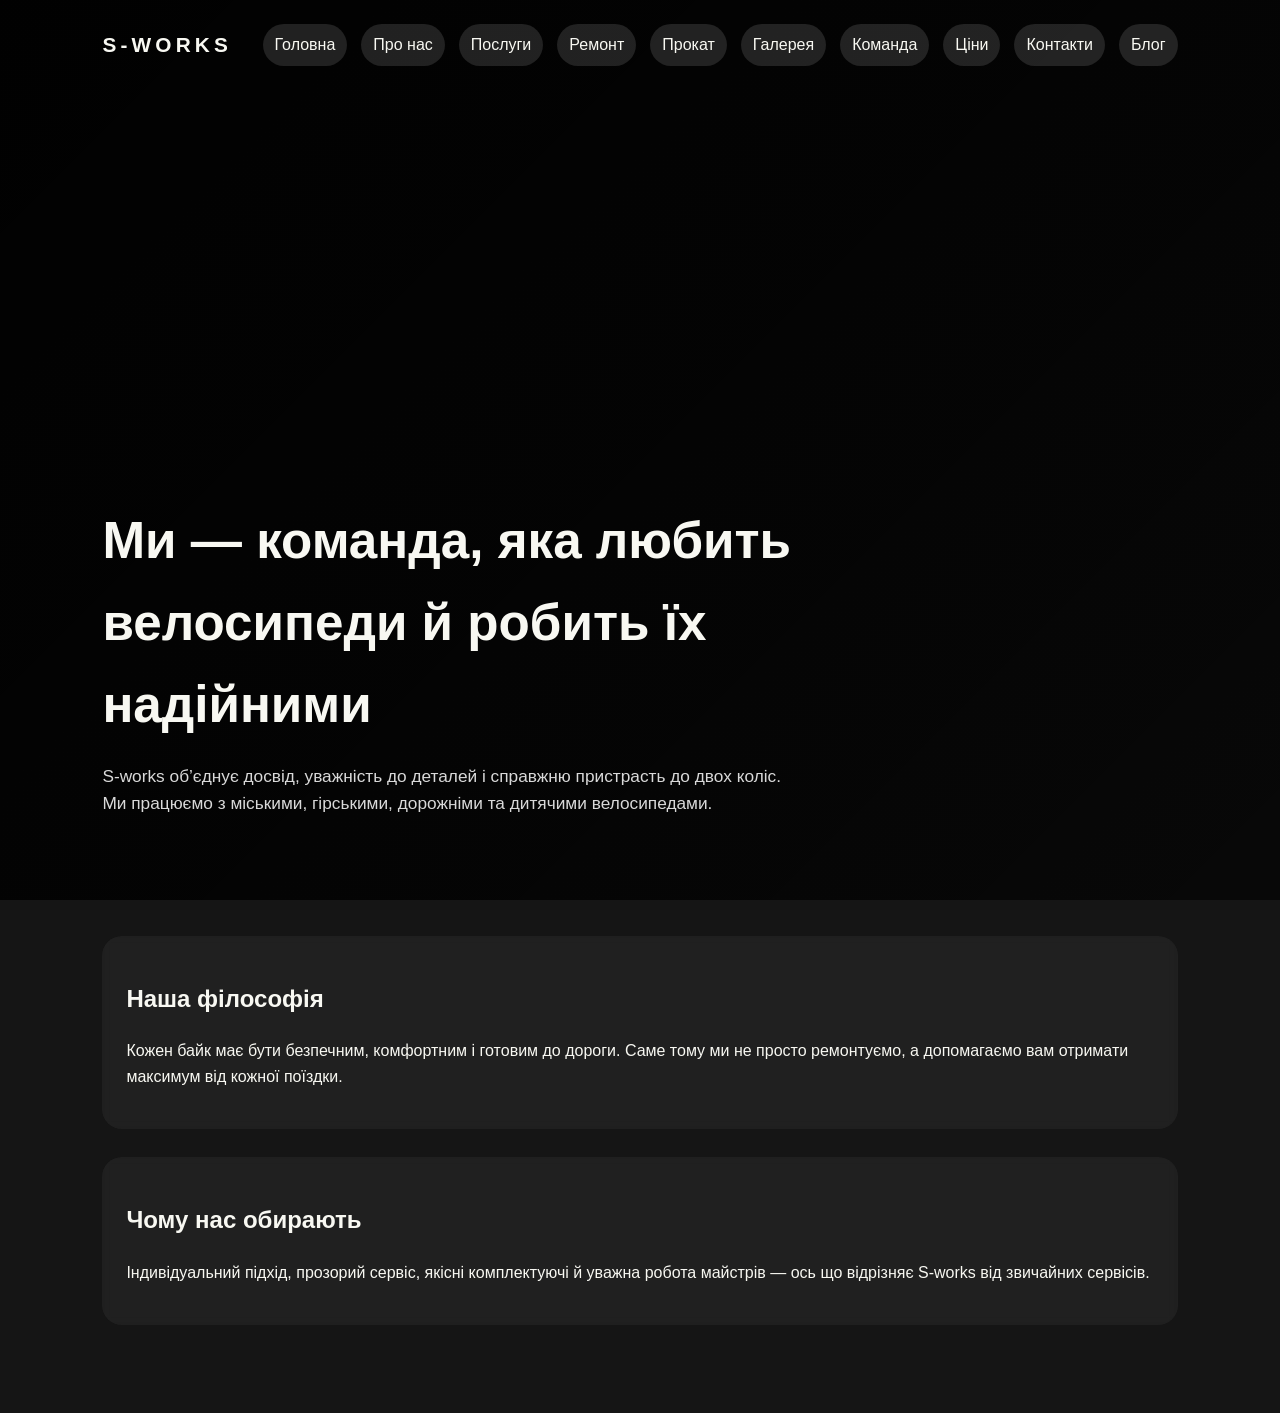
==== about.html @ 18ed0a8c "Commit1" ====
<!DOCTYPE html>
<html lang="uk">
<head>
  <meta charset="UTF-8" />
  <meta name="viewport" content="width=device-width, initial-scale=1.0" />
  <title>Про нас — S-works</title>
  <link rel="stylesheet" href="styles.css" />
</head>
<body class="page-about">
  <header class="hero">
    <nav class="navbar">
      <div class="brand">S-works</div>
      <div class="nav-links">
        <a href="index.html">Головна</a>
        <a href="about.html">Про нас</a>
        <a href="services.html">Послуги</a>
        <a href="repairs.html">Ремонт</a>
        <a href="rentals.html">Прокат</a>
        <a href="gallery.html">Галерея</a>
        <a href="team.html">Команда</a>
        <a href="prices.html">Ціни</a>
        <a href="contacts.html">Контакти</a>
        <a href="blog.html">Блог</a>
      </div>
    </nav>
    <div class="hero-content">
      <h1>Ми — команда, яка любить велосипеди й робить їх надійними</h1>
      <p>S-works об’єднує досвід, уважність до деталей і справжню пристрасть до двох коліс. Ми працюємо з міськими, гірськими, дорожніми та дитячими велосипедами.</p>
    </div>
  </header>
  <main>
    <section>
      <h2>Наша філософія</h2>
      <p>Кожен байк має бути безпечним, комфортним і готовим до дороги. Саме тому ми не просто ремонтуємо, а допомагаємо вам отримати максимум від кожної поїздки.</p>
    </section>
    <section>
      <h2>Чому нас обирають</h2>
      <p>Індивідуальний підхід, прозорий сервіс, якісні комплектуючі й уважна робота майстрів — ось що відрізняє S-works від звичайних сервісів.</p>
    </section>
  </main>
</body>
</html>
---- styles.css ----
:root {
  --accent: #f4a261;
  --accent-dark: #e76f51;
  --text: #f8f8f2;
  --muted: #d9d9d9;
  --overlay: rgba(10, 10, 10, 0.62);
}

* { box-sizing: border-box; }
body {
  margin: 0;
  font-family: 'Segoe UI', Tahoma, Geneva, Verdana, sans-serif;
  color: var(--text);
  background: #111;
  line-height: 1.6;
}
a { color: inherit; text-decoration: none; }

.hero {
  min-height: 100vh;
  background-size: cover;
  background-position: center;
  background-repeat: no-repeat;
  display: flex;
  flex-direction: column;
  justify-content: space-between;
  padding: 24px 8vw 40px;
  position: relative;
}
.hero::before {
  content: '';
  position: absolute;
  inset: 0;
  background: linear-gradient(135deg, rgba(0,0,0,0.78), rgba(0,0,0,0.35));
  z-index: 0;
}
.hero > * { position: relative; z-index: 1; }

.navbar {
  display: flex;
  justify-content: space-between;
  align-items: center;
  flex-wrap: wrap;
  gap: 16px;
}
.brand {
  font-size: 1.3rem;
  font-weight: 700;
  letter-spacing: 0.2em;
  text-transform: uppercase;
}
.nav-links {
  display: flex;
  gap: 14px;
  flex-wrap: wrap;
}
.nav-links a {
  padding: 8px 12px;
  border-radius: 999px;
  background: rgba(255,255,255,0.12);
  transition: background 0.2s ease;
}
.nav-links a:hover { background: var(--accent); color: #111; }

.hero-content {
  max-width: 700px;
  padding: 40px 0 20px;
}
.hero-content h1 {
  font-size: clamp(2rem, 4vw, 3.4rem);
  margin: 0 0 14px;
}
.hero-content p {
  font-size: 1.08rem;
  color: var(--muted);
  margin-bottom: 22px;
}
.btn {
  display: inline-block;
  padding: 12px 18px;
  border-radius: 999px;
  background: linear-gradient(90deg, var(--accent), var(--accent-dark));
  color: #111;
  font-weight: 700;
  margin-right: 10px;
  margin-bottom: 10px;
}

main {
  padding: 36px 8vw 60px;
  background: #151515;
}
section {
  margin-bottom: 28px;
  padding: 24px;
  border-radius: 20px;
  background: rgba(255,255,255,0.05);
  backdrop-filter: blur(4px);
}
.grid {
  display: grid;
  gap: 18px;
  grid-template-columns: repeat(auto-fit, minmax(220px, 1fr));
}
.card {
  padding: 18px;
  border-radius: 16px;
  background: rgba(0,0,0,0.24);
}
.card h3 { margin-top: 0; }

.page-home .hero { background-image: linear-gradient(135deg, rgba(0,0,0,0.72), rgba(0,0,0,0.3)), url('https://images.unsplash.com/photo-1517649763962-0c623066013b?auto=format&fit=crop&w=1400&q=80'); }
.page-about .hero { background-image: linear-gradient(135deg, rgba(0,0,0,0.72), rgba(0,0,0,0.3)), url('https://images.unsplash.com/photo-1507035895480-2b3156c31fc8?auto=format&fit=crop&w=1400&q=80'); }
.page-services .hero { background-image: linear-gradient(135deg, rgba(0,0,0,0.72), rgba(0,0,0,0.3)), url('https://images.unsplash.com/photo-1558981806-ec527fa84c39?auto=format&fit=crop&w=1400&q=80'); }
.page-repairs .hero { background-image: linear-gradient(135deg, rgba(0,0,0,0.72), rgba(0,0,0,0.3)), url('https://images.unsplash.com/photo-1541625602330-2277a4c46182?auto=format&fit=crop&w=1400&q=80'); }
.page-rentals .hero { background-image: linear-gradient(135deg, rgba(0,0,0,0.72), rgba(0,0,0,0.3)), url('https://images.unsplash.com/photo-1507035895480-2b3156c31fc8?auto=format&fit=crop&w=1400&q=80'); }
.page-gallery .hero { background-image: linear-gradient(135deg, rgba(0,0,0,0.72), rgba(0,0,0,0.3)), url('https://images.unsplash.com/photo-1492144534655-ae79c964c9d7?auto=format&fit=crop&w=1400&q=80'); }
.page-team .hero { background-image: linear-gradient(135deg, rgba(0,0,0,0.72), rgba(0,0,0,0.3)), url('https://images.unsplash.com/photo-1517649763962-0c623066013b?auto=format&fit=crop&w=1400&q=80'); }
.page-prices .hero { background-image: linear-gradient(135deg, rgba(0,0,0,0.72), rgba(0,0,0,0.3)), url('https://images.unsplash.com/photo-1517649763962-0c623066013b?auto=format&fit=crop&w=1400&q=80'); }
.page-contacts .hero { background-image: linear-gradient(135deg, rgba(0,0,0,0.72), rgba(0,0,0,0.3)), url('https://images.unsplash.com/photo-1507035895480-2b3156c31fc8?auto=format&fit=crop&w=1400&q=80'); }
.page-blog .hero { background-image: linear-gradient(135deg, rgba(0,0,0,0.72), rgba(0,0,0,0.3)), url('https://images.unsplash.com/photo-1541625602330-2277a4c46182?auto=format&fit=crop&w=1400&q=80'); }

@media (max-width: 700px) {
  .hero { padding: 18px 20px 32px; }
  main { padding: 24px 20px 48px; }
  .nav-links { gap: 8px; }
  .nav-links a { padding: 7px 10px; font-size: 0.92rem; }
}
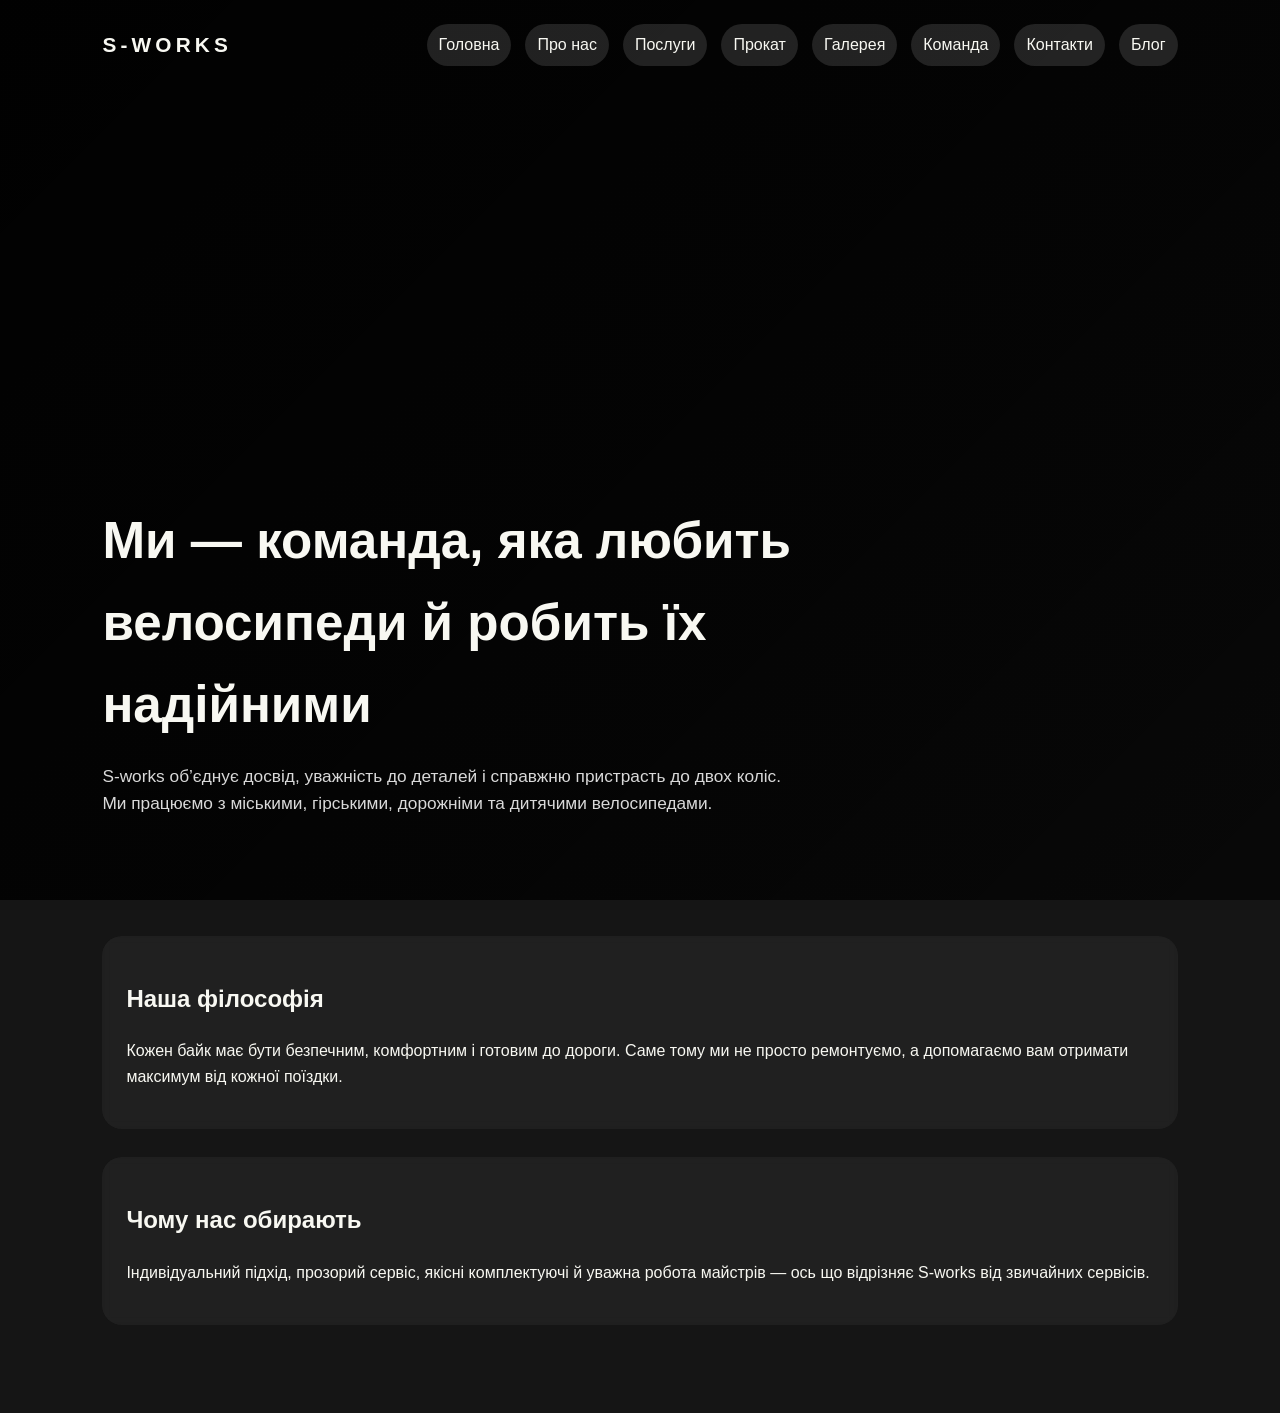
==== commit 67934d60: "commit2" ====
--- a/about.html
+++ b/about.html
@@ -14,11 +14,9 @@
         <a href="index.html">Головна</a>
         <a href="about.html">Про нас</a>
         <a href="services.html">Послуги</a>
-        <a href="repairs.html">Ремонт</a>
         <a href="rentals.html">Прокат</a>
         <a href="gallery.html">Галерея</a>
         <a href="team.html">Команда</a>
-        <a href="prices.html">Ціни</a>
         <a href="contacts.html">Контакти</a>
         <a href="blog.html">Блог</a>
       </div>
